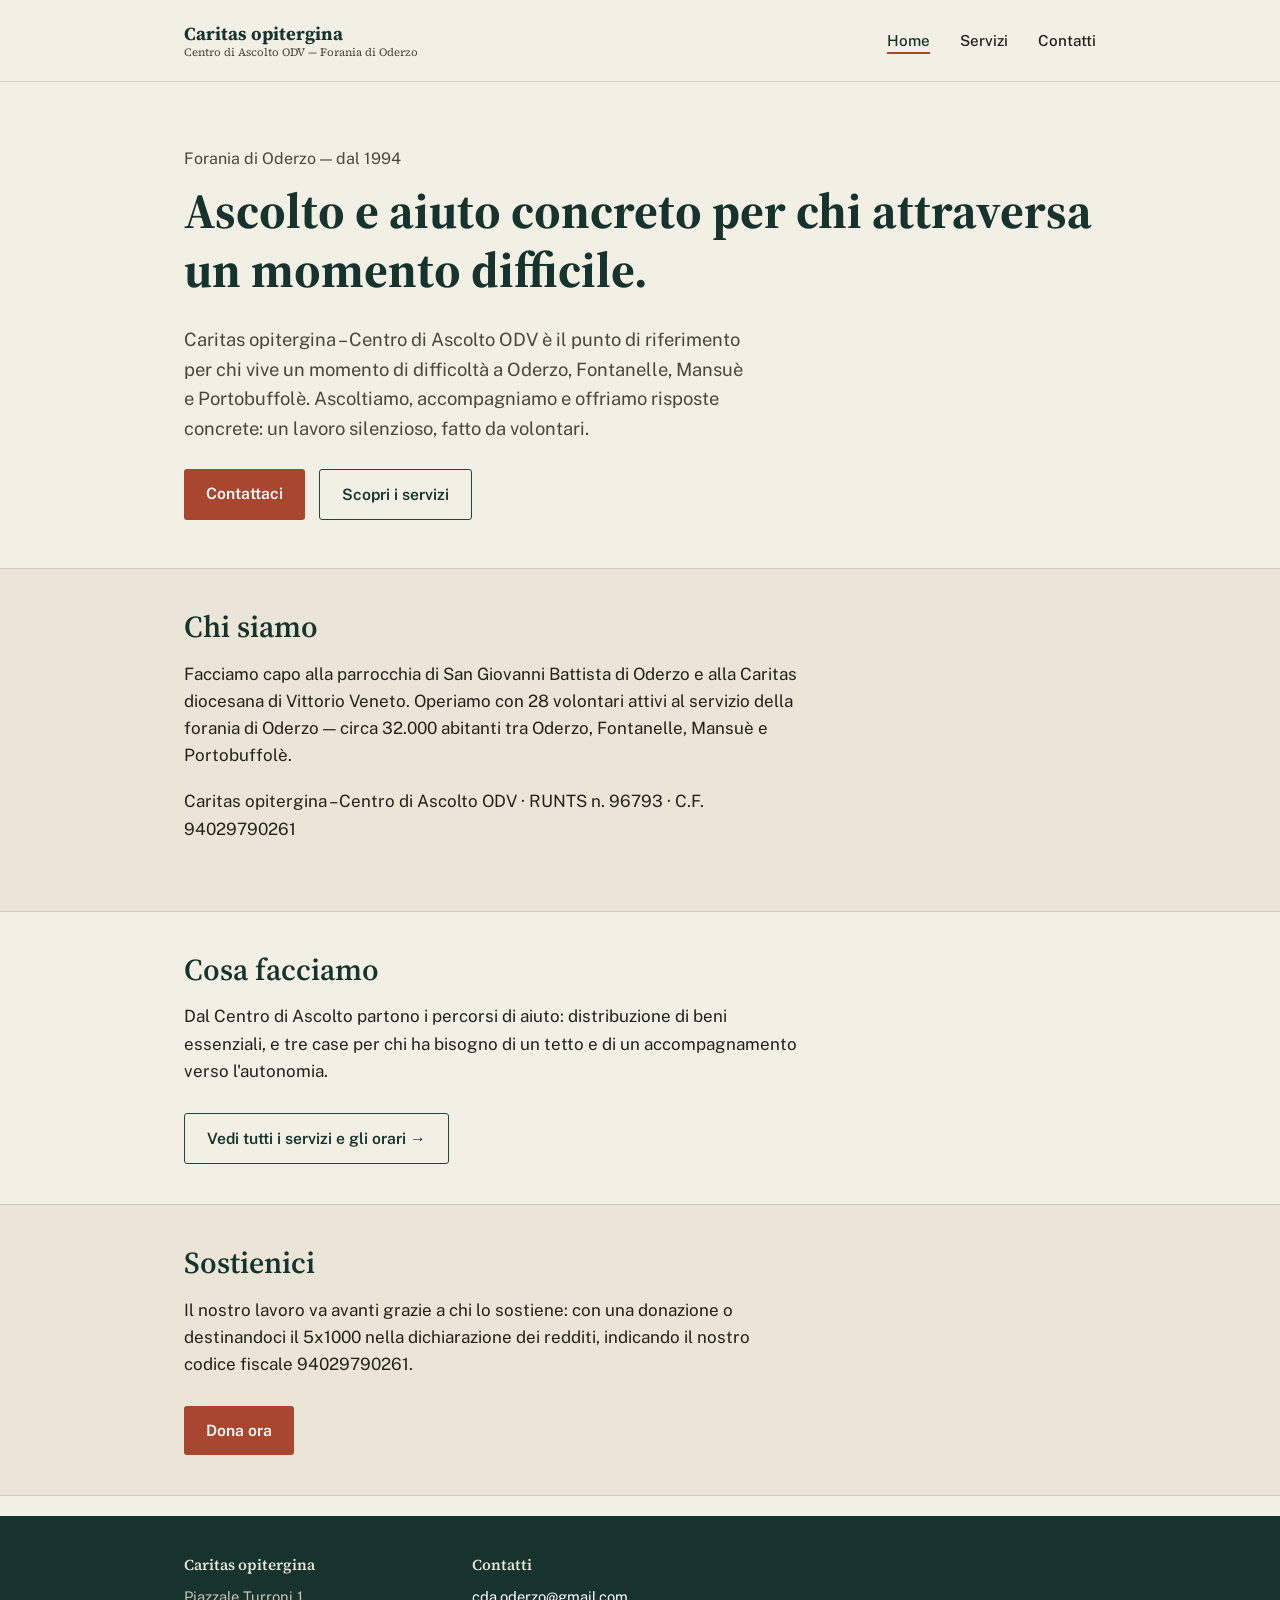
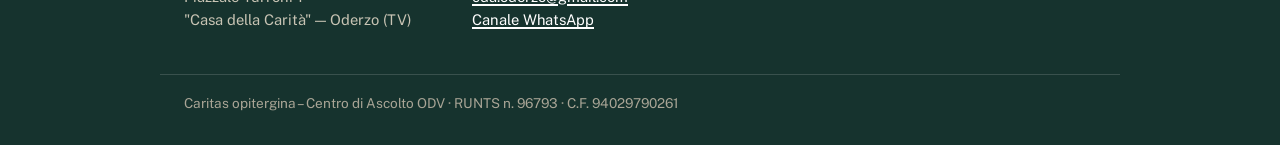
==== index.html @ 4638b004 "Add files via upload" ====
<!DOCTYPE html>
<html lang="it">
<head>
<meta charset="UTF-8">
<meta name="viewport" content="width=device-width, initial-scale=1.0">
<title>Caritas opitergina – Centro di Ascolto ODV</title>
<meta name="description" content="Caritas opitergina – Centro di Ascolto ODV: ascolto, aiuti concreti e case per chi vive un momento di difficoltà a Oderzo, Fontanelle, Mansuè e Portobuffolè. Volontari al servizio del territorio dal 1994.">
<link rel="stylesheet" href="style.css">
</head>
<body>

<header class="site">
  <div class="wrap">
    <a class="wordmark" href="index.html">Caritas opitergina
      <span>Centro di Ascolto ODV — Forania di Oderzo</span>
    </a>
    <nav class="main">
      <a href="index.html" aria-current="page">Home</a>
      <a href="servizi.html">Servizi</a>
      <a href="contatti.html">Contatti</a>
    </nav>
  </div>
</header>

<section class="hero">
  <div class="wrap">
    <p class="kicker">Forania di Oderzo — dal 1994</p>
    <h1>Ascolto e aiuto concreto per chi attraversa un momento difficile.</h1>
    <p class="lead">Caritas opitergina – Centro di Ascolto ODV è il punto di riferimento per chi vive un momento di difficoltà a Oderzo, Fontanelle, Mansuè e Portobuffolè. Ascoltiamo, accompagniamo e offriamo risposte concrete: un lavoro silenzioso, fatto da volontari.</p>
    <div class="btn-row">
      <a class="btn btn-primary" href="contatti.html">Contattaci</a>
      <a class="btn btn-ghost" href="servizi.html">Scopri i servizi</a>
    </div>
  </div>
</section>

<section class="band">
  <div class="wrap">
    <div class="section-head">
      <h2>Chi siamo</h2>
      <p>Facciamo capo alla parrocchia di San Giovanni Battista di Oderzo e alla Caritas diocesana di Vittorio Veneto. Operiamo con 28 volontari attivi al servizio della forania di Oderzo — circa 32.000 abitanti tra Oderzo, Fontanelle, Mansuè e Portobuffolè.</p>
      <p>Caritas opitergina – Centro di Ascolto ODV · RUNTS n. 96793 · C.F. 94029790261</p>
    </div>
  </div>
</section>

<section>
  <div class="wrap">
    <div class="section-head">
      <h2>Cosa facciamo</h2>
      <p>Dal Centro di Ascolto partono i percorsi di aiuto: distribuzione di beni essenziali, e tre case per chi ha bisogno di un tetto e di un accompagnamento verso l'autonomia.</p>
    </div>
    <div class="btn-row" style="margin-top:0;">
      <a class="btn btn-ghost" href="servizi.html">Vedi tutti i servizi e gli orari →</a>
    </div>
  </div>
</section>

<section class="band">
  <div class="wrap">
    <div class="section-head">
      <h2>Sostienici</h2>
      <p>Il nostro lavoro va avanti grazie a chi lo sostiene: con una donazione o destinandoci il 5x1000 nella dichiarazione dei redditi, indicando il nostro codice fiscale 94029790261.</p>
    </div>
    <div class="btn-row" style="margin-top:0;">
      <!-- TODO: inserire il link Donorbox reale quando disponibile -->
      <a class="btn btn-primary" href="#">Dona ora</a>
    </div>
  </div>
</section>

<footer class="site">
  <div class="wrap">
    <div class="cols">
      <div>
        <h3>Caritas opitergina</h3>
        <p>Piazzale Turroni 1<br>"Casa della Carità" — Oderzo (TV)</p>
      </div>
      <div>
        <h3>Contatti</h3>
        <p><a href="mailto:cda.oderzo@gmail.com">cda.oderzo@gmail.com</a><br>
        <a href="https://www.whatsapp.com/channel/0029VaJ1Byk0rGiGvTWRsl16">Canale WhatsApp</a></p>
      </div>
    </div>
  </div>
  <div class="wrap legal">
    Caritas opitergina – Centro di Ascolto ODV · RUNTS n. 96793 · C.F. 94029790261
  </div>
</footer>

</body>
</html>
---- style.css ----
@import url('https://fonts.googleapis.com/css2?family=Source+Serif+4:ital,opsz,wght@0,8..60,400;0,8..60,600;0,8..60,700;1,8..60,400&family=Public+Sans:wght@400;500;600&display=swap');

:root {
  --paper: #f2efe4;
  --paper-dim: #eae5d6;
  --ink: #24211b;
  --ink-soft: #4a463c;
  --pine: #1f4741;
  --pine-deep: #16332e;
  --brick: #a8462f;
  --brick-deep: #8a3924;
  --ochre: #c68a2e;
  --line: rgba(36, 33, 27, 0.14);
  --max-w: 720px;
}

* { box-sizing: border-box; }

html {
  scroll-behavior: smooth;
}

body {
  margin: 0;
  background: var(--paper);
  color: var(--ink);
  font-family: 'Public Sans', -apple-system, BlinkMacSystemFont, sans-serif;
  font-size: 17px;
  line-height: 1.6;
  -webkit-font-smoothing: antialiased;
}

h1, h2, h3 {
  font-family: 'Source Serif 4', Georgia, serif;
  font-weight: 600;
  line-height: 1.2;
  color: var(--pine-deep);
  margin: 0 0 0.5em;
}

h1 { font-size: clamp(2.1rem, 5vw, 3.1rem); font-weight: 700; }
h2 { font-size: clamp(1.5rem, 3vw, 1.9rem); }
h3 { font-size: 1.15rem; font-weight: 600; color: var(--ink); }

p { margin: 0 0 1.1em; max-width: var(--max-w); }

a {
  color: var(--brick);
  text-decoration-thickness: 1.5px;
  text-underline-offset: 2px;
}
a:hover { color: var(--brick-deep); }

a:focus-visible,
button:focus-visible {
  outline: 2px solid var(--pine);
  outline-offset: 3px;
}

.wrap {
  max-width: 960px;
  margin: 0 auto;
  padding: 0 24px;
}

/* Header */
header.site {
  border-bottom: 1px solid var(--line);
  padding: 22px 0;
}

header.site .wrap {
  display: flex;
  align-items: center;
  justify-content: space-between;
  flex-wrap: wrap;
  gap: 12px;
}

.wordmark {
  font-family: 'Source Serif 4', serif;
  font-weight: 700;
  font-size: 1.15rem;
  color: var(--pine-deep);
  text-decoration: none;
  line-height: 1.25;
}
.wordmark span {
  display: block;
  font-size: 0.7rem;
  font-weight: 400;
  color: var(--ink-soft);
}

nav.main a {
  color: var(--ink);
  text-decoration: none;
  margin-left: 26px;
  font-size: 0.95rem;
  font-weight: 500;
  border-bottom: 2px solid transparent;
  padding-bottom: 3px;
}
nav.main a:hover,
nav.main a[aria-current="page"] {
  border-bottom-color: var(--brick);
  color: var(--pine-deep);
}
nav.main { margin-left: -26px; }

/* Hero */
.hero {
  padding: 64px 0 48px;
}
.hero .kicker {
  color: var(--ink-soft);
  font-size: 1rem;
  margin-bottom: 10px;
}
.hero p.lead {
  font-size: 1.15rem;
  color: var(--ink-soft);
  max-width: 560px;
}

/* Buttons */
.btn {
  display: inline-block;
  padding: 12px 22px;
  border-radius: 3px;
  font-weight: 600;
  text-decoration: none;
  font-size: 0.98rem;
}
.btn-primary {
  background: var(--brick);
  color: #fff;
}
.btn-primary:hover { background: var(--brick-deep); color: #fff; }
.btn-ghost {
  border: 1.5px solid var(--pine);
  color: var(--pine-deep);
}
.btn-ghost:hover { background: var(--pine); color: #fff; }
.btn-row { margin-top: 26px; display: flex; gap: 14px; flex-wrap: wrap; }

/* Sections */
section { padding: 40px 0; }
section.band {
  background: var(--paper-dim);
  border-top: 1px solid var(--line);
  border-bottom: 1px solid var(--line);
}
.section-head { max-width: 620px; margin-bottom: 28px; }

/* Service list (not identical cards — a real list with dividers) */
.service-list {
  border-top: 1px solid var(--line);
}
.service-item {
  border-bottom: 1px solid var(--line);
  padding: 26px 0;
  display: grid;
  grid-template-columns: minmax(160px, 220px) 1fr;
  gap: 24px;
}
.service-item h3 { margin-bottom: 6px; }
.service-item p { margin-bottom: 0; }
.service-item .when {
  font-size: 0.92rem;
  color: var(--ink-soft);
}

/* Contact blocks */
.contact-grid {
  display: grid;
  grid-template-columns: 1fr 1fr;
  gap: 34px 40px;
}
.contact-block {
  border-left: 3px solid var(--pine);
  padding-left: 18px;
}
.contact-block .phone {
  font-family: 'Source Serif 4', serif;
  font-size: 1.15rem;
  color: var(--pine-deep);
}
.contact-block .note {
  font-size: 0.88rem;
  color: var(--ink-soft);
}

.addr-grid {
  display: grid;
  grid-template-columns: 1fr 1fr;
  gap: 30px;
  margin: 28px 0 8px;
}

/* Footer */
footer.site {
  background: var(--pine-deep);
  color: #e7e4d8;
  padding: 40px 0 30px;
  margin-top: 20px;
}
footer.site a { color: #fff; }
footer.site .wrap {
  display: flex;
  justify-content: space-between;
  flex-wrap: wrap;
  gap: 24px;
}
footer.site .cols { display: flex; gap: 60px; flex-wrap: wrap; }
footer.site h3 { color: #e7e4d8; font-size: 0.95rem; margin-bottom: 10px; }
footer.site p { color: #c8c4b4; font-size: 0.92rem; }
footer.site .legal {
  border-top: 1px solid rgba(255,255,255,0.15);
  margin-top: 26px;
  padding-top: 18px;
  font-size: 0.85rem;
  color: #a9a596;
}

@media (max-width: 640px) {
  nav.main { width: 100%; margin-left: 0; }
  nav.main a { margin: 0 18px 0 0; }
  .service-item { grid-template-columns: 1fr; gap: 6px; }
  .contact-grid, .addr-grid { grid-template-columns: 1fr; }
}
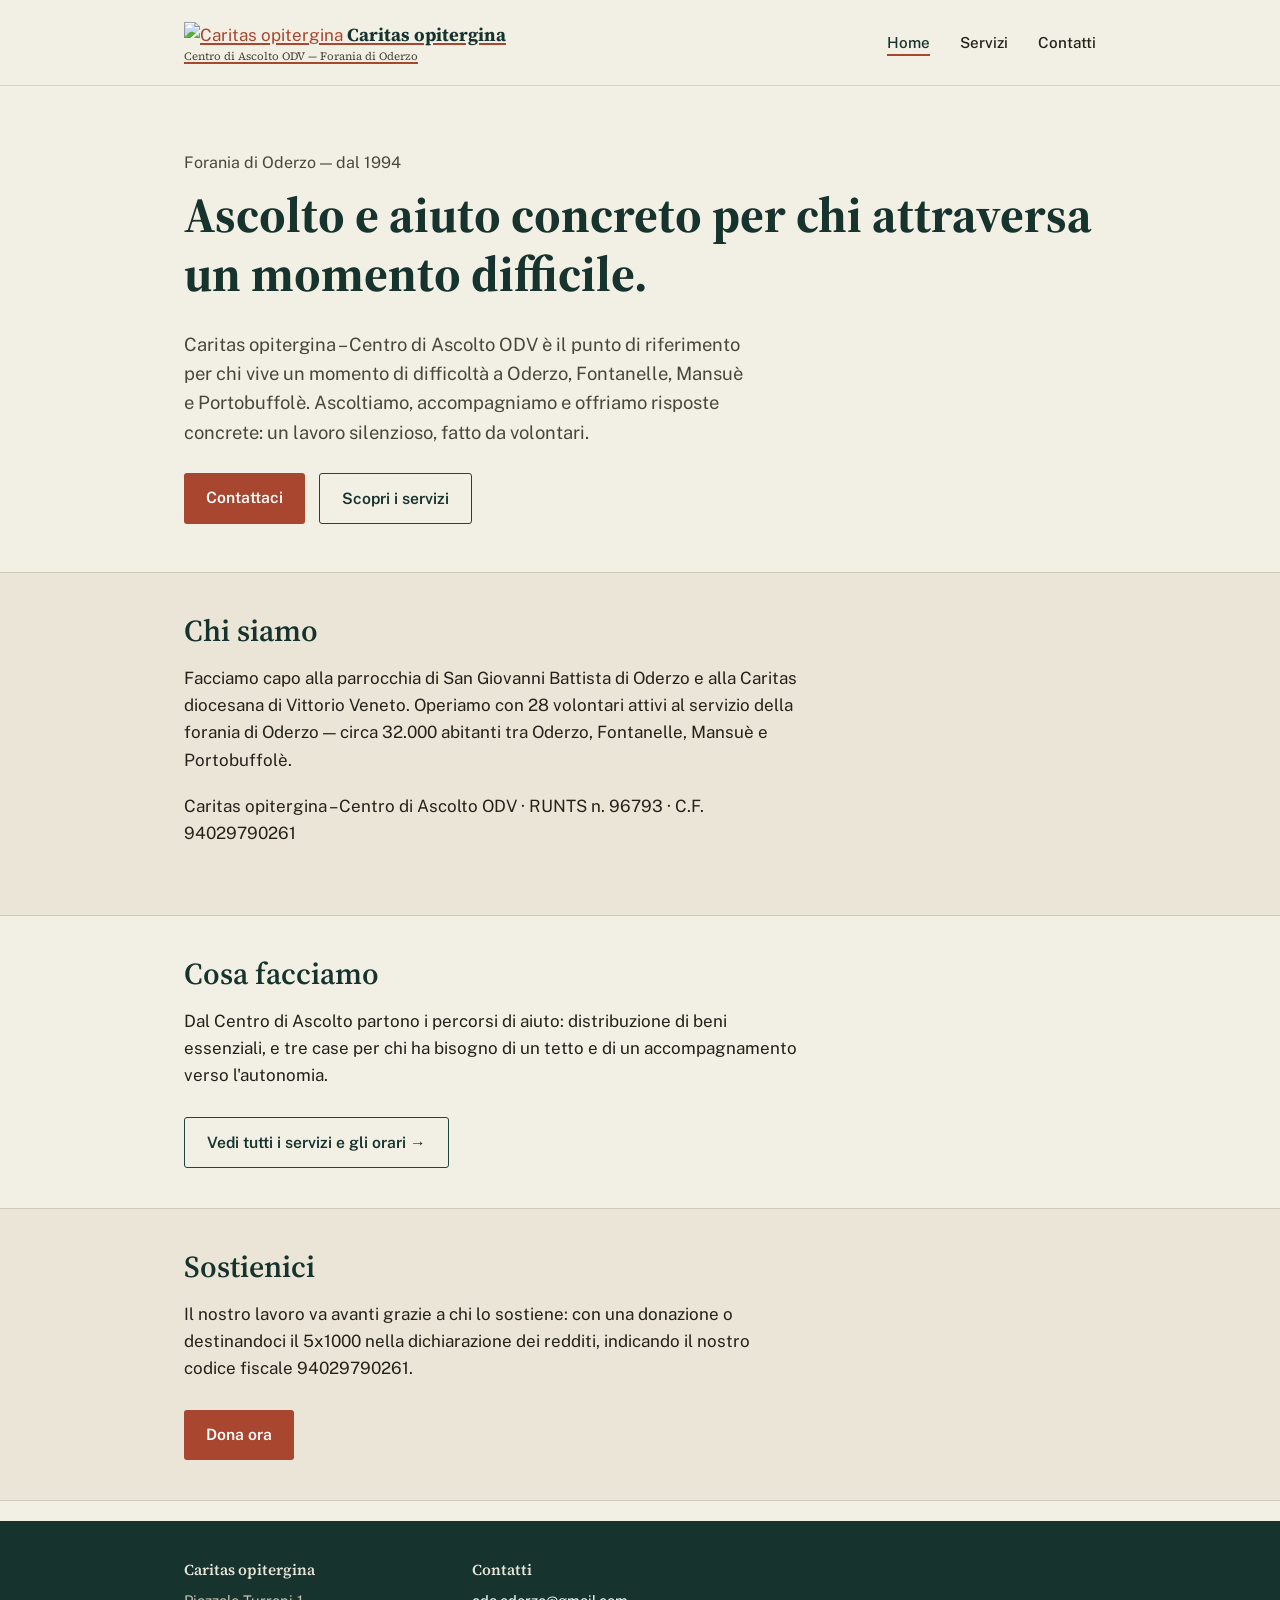
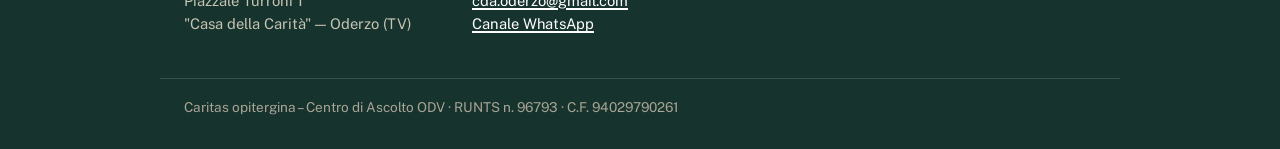
==== commit cbcd0db3: "Update index.html add logo" ====
--- a/index.html
+++ b/index.html
@@ -6,13 +6,19 @@
 <title>Caritas opitergina – Centro di Ascolto ODV</title>
 <meta name="description" content="Caritas opitergina – Centro di Ascolto ODV: ascolto, aiuti concreti e case per chi vive un momento di difficoltà a Oderzo, Fontanelle, Mansuè e Portobuffolè. Volontari al servizio del territorio dal 1994.">
 <link rel="stylesheet" href="style.css">
+<link rel="icon" type="image/png" href="assets/favicon-32.png" sizes="32x32">
+<link rel="icon" type="image/png" href="assets/favicon-192.png" sizes="192x192">
+<link rel="apple-touch-icon" href="assets/apple-touch-icon.png">
+<link rel="shortcut icon" href="assets/favicon.ico">
 </head>
 <body>
-
 <header class="site">
   <div class="wrap">
-    <a class="wordmark" href="index.html">Caritas opitergina
-      <span>Centro di Ascolto ODV — Forania di Oderzo</span>
+    <a class="brand" href="index.html">
+      <img class="brand-logo" src="assets/logo-caritas.png" alt="Caritas opitergina" width="52" height="56">
+      <span class="wordmark">Caritas opitergina
+        <span>Centro di Ascolto ODV — Forania di Oderzo</span>
+      </span>
     </a>
     <nav class="main">
       <a href="index.html" aria-current="page">Home</a>
